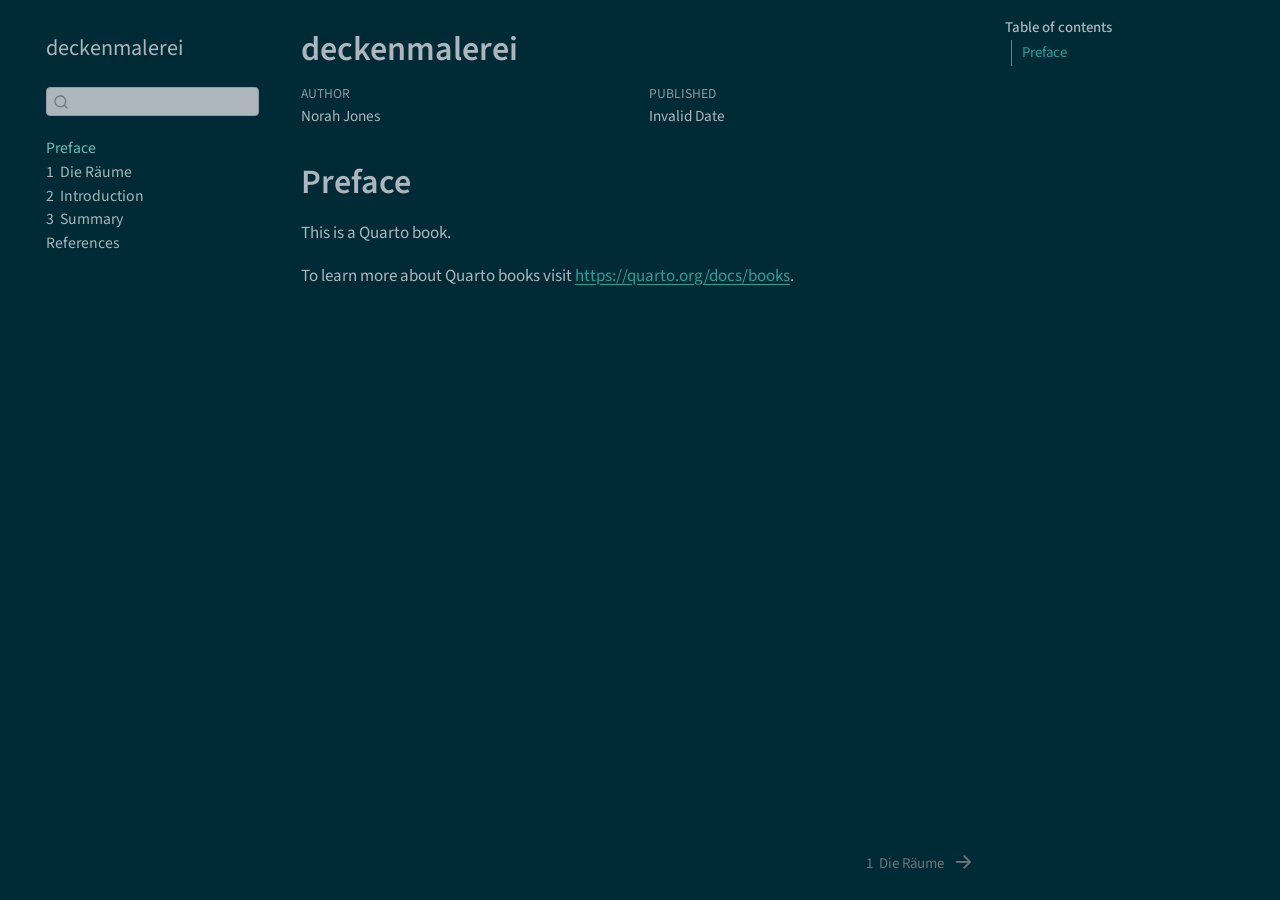
==== _book/index.html @ 4aab5d96 "first commit" ====
<!DOCTYPE html>
<html xmlns="http://www.w3.org/1999/xhtml" lang="en" xml:lang="en"><head>

<meta charset="utf-8">
<meta name="generator" content="quarto-1.7.30">

<meta name="viewport" content="width=device-width, initial-scale=1.0, user-scalable=yes">

<meta name="author" content="Norah Jones">

<title>deckenmalerei</title>
<style>
code{white-space: pre-wrap;}
span.smallcaps{font-variant: small-caps;}
div.columns{display: flex; gap: min(4vw, 1.5em);}
div.column{flex: auto; overflow-x: auto;}
div.hanging-indent{margin-left: 1.5em; text-indent: -1.5em;}
ul.task-list{list-style: none;}
ul.task-list li input[type="checkbox"] {
  width: 0.8em;
  margin: 0 0.8em 0.2em -1em; /* quarto-specific, see https://github.com/quarto-dev/quarto-cli/issues/4556 */ 
  vertical-align: middle;
}
</style>


<script src="site_libs/quarto-nav/quarto-nav.js"></script>
<script src="site_libs/quarto-nav/headroom.min.js"></script>
<script src="site_libs/clipboard/clipboard.min.js"></script>
<script src="site_libs/quarto-search/autocomplete.umd.js"></script>
<script src="site_libs/quarto-search/fuse.min.js"></script>
<script src="site_libs/quarto-search/quarto-search.js"></script>
<meta name="quarto:offset" content="./">
<link href="./Untitled-1.html" rel="next">
<script src="site_libs/quarto-html/quarto.js" type="module"></script>
<script src="site_libs/quarto-html/tabsets/tabsets.js" type="module"></script>
<script src="site_libs/quarto-html/popper.min.js"></script>
<script src="site_libs/quarto-html/tippy.umd.min.js"></script>
<script src="site_libs/quarto-html/anchor.min.js"></script>
<link href="site_libs/quarto-html/tippy.css" rel="stylesheet">
<link href="site_libs/quarto-html/quarto-syntax-highlighting-dark-2b3e328b71be8d25427581baeb23079b.css" rel="stylesheet" id="quarto-text-highlighting-styles">
<script src="site_libs/bootstrap/bootstrap.min.js"></script>
<link href="site_libs/bootstrap/bootstrap-icons.css" rel="stylesheet">
<link href="site_libs/bootstrap/bootstrap-1201ea90b2d37d356a9b836b3a216ca6.min.css" rel="stylesheet" append-hash="true" id="quarto-bootstrap" data-mode="dark">
<script id="quarto-search-options" type="application/json">{
  "location": "sidebar",
  "copy-button": false,
  "collapse-after": 3,
  "panel-placement": "start",
  "type": "textbox",
  "limit": 50,
  "keyboard-shortcut": [
    "f",
    "/",
    "s"
  ],
  "show-item-context": false,
  "language": {
    "search-no-results-text": "No results",
    "search-matching-documents-text": "matching documents",
    "search-copy-link-title": "Copy link to search",
    "search-hide-matches-text": "Hide additional matches",
    "search-more-match-text": "more match in this document",
    "search-more-matches-text": "more matches in this document",
    "search-clear-button-title": "Clear",
    "search-text-placeholder": "",
    "search-detached-cancel-button-title": "Cancel",
    "search-submit-button-title": "Submit",
    "search-label": "Search"
  }
}</script>


</head>

<body class="nav-sidebar floating quarto-light">

<div id="quarto-search-results"></div>
  <header id="quarto-header" class="headroom fixed-top">
  <nav class="quarto-secondary-nav">
    <div class="container-fluid d-flex">
      <button type="button" class="quarto-btn-toggle btn" data-bs-toggle="collapse" role="button" data-bs-target=".quarto-sidebar-collapse-item" aria-controls="quarto-sidebar" aria-expanded="false" aria-label="Toggle sidebar navigation" onclick="if (window.quartoToggleHeadroom) { window.quartoToggleHeadroom(); }">
        <i class="bi bi-layout-text-sidebar-reverse"></i>
      </button>
        <nav class="quarto-page-breadcrumbs" aria-label="breadcrumb"><ol class="breadcrumb"><li class="breadcrumb-item"><a href="./index.html">Preface</a></li></ol></nav>
        <a class="flex-grow-1" role="navigation" data-bs-toggle="collapse" data-bs-target=".quarto-sidebar-collapse-item" aria-controls="quarto-sidebar" aria-expanded="false" aria-label="Toggle sidebar navigation" onclick="if (window.quartoToggleHeadroom) { window.quartoToggleHeadroom(); }">      
        </a>
      <button type="button" class="btn quarto-search-button" aria-label="Search" onclick="window.quartoOpenSearch();">
        <i class="bi bi-search"></i>
      </button>
    </div>
  </nav>
</header>
<!-- content -->
<div id="quarto-content" class="quarto-container page-columns page-rows-contents page-layout-article">
<!-- sidebar -->
  <nav id="quarto-sidebar" class="sidebar collapse collapse-horizontal quarto-sidebar-collapse-item sidebar-navigation floating overflow-auto">
    <div class="pt-lg-2 mt-2 text-left sidebar-header">
    <div class="sidebar-title mb-0 py-0">
      <a href="./">deckenmalerei</a> 
    </div>
      </div>
        <div class="mt-2 flex-shrink-0 align-items-center">
        <div class="sidebar-search">
        <div id="quarto-search" class="" title="Search"></div>
        </div>
        </div>
    <div class="sidebar-menu-container"> 
    <ul class="list-unstyled mt-1">
        <li class="sidebar-item">
  <div class="sidebar-item-container"> 
  <a href="./index.html" class="sidebar-item-text sidebar-link active">
 <span class="menu-text">Preface</span></a>
  </div>
</li>
        <li class="sidebar-item">
  <div class="sidebar-item-container"> 
  <a href="./Untitled-1.html" class="sidebar-item-text sidebar-link">
 <span class="menu-text"><span class="chapter-number">1</span>&nbsp; <span class="chapter-title">Die Räume</span></span></a>
  </div>
</li>
        <li class="sidebar-item">
  <div class="sidebar-item-container"> 
  <a href="./intro.html" class="sidebar-item-text sidebar-link">
 <span class="menu-text"><span class="chapter-number">2</span>&nbsp; <span class="chapter-title">Introduction</span></span></a>
  </div>
</li>
        <li class="sidebar-item">
  <div class="sidebar-item-container"> 
  <a href="./summary.html" class="sidebar-item-text sidebar-link">
 <span class="menu-text"><span class="chapter-number">3</span>&nbsp; <span class="chapter-title">Summary</span></span></a>
  </div>
</li>
        <li class="sidebar-item">
  <div class="sidebar-item-container"> 
  <a href="./references.html" class="sidebar-item-text sidebar-link">
 <span class="menu-text">References</span></a>
  </div>
</li>
    </ul>
    </div>
</nav>
<div id="quarto-sidebar-glass" class="quarto-sidebar-collapse-item" data-bs-toggle="collapse" data-bs-target=".quarto-sidebar-collapse-item"></div>
<!-- margin-sidebar -->
    <div id="quarto-margin-sidebar" class="sidebar margin-sidebar">
        <nav id="TOC" role="doc-toc" class="toc-active">
    <h2 id="toc-title">Table of contents</h2>
   
  <ul>
  <li><a href="#preface" id="toc-preface" class="nav-link active" data-scroll-target="#preface">Preface</a></li>
  </ul>
</nav>
    </div>
<!-- main -->
<main class="content" id="quarto-document-content">

<header id="title-block-header" class="quarto-title-block default">
<div class="quarto-title">
<h1 class="title">deckenmalerei</h1>
</div>



<div class="quarto-title-meta">

    <div>
    <div class="quarto-title-meta-heading">Author</div>
    <div class="quarto-title-meta-contents">
             <p>Norah Jones </p>
          </div>
  </div>
    
    <div>
    <div class="quarto-title-meta-heading">Published</div>
    <div class="quarto-title-meta-contents">
      <p class="date">Invalid Date</p>
    </div>
  </div>
  
    
  </div>
  


</header>


<section id="preface" class="level1 unnumbered">
<h1 class="unnumbered">Preface</h1>
<p>This is a Quarto book.</p>
<p>To learn more about Quarto books visit <a href="https://quarto.org/docs/books" class="uri">https://quarto.org/docs/books</a>.</p>


</section>

</main> <!-- /main -->
<script id="quarto-html-after-body" type="application/javascript">
  window.document.addEventListener("DOMContentLoaded", function (event) {
    const icon = "";
    const anchorJS = new window.AnchorJS();
    anchorJS.options = {
      placement: 'right',
      icon: icon
    };
    anchorJS.add('.anchored');
    const isCodeAnnotation = (el) => {
      for (const clz of el.classList) {
        if (clz.startsWith('code-annotation-')) {                     
          return true;
        }
      }
      return false;
    }
    const onCopySuccess = function(e) {
      // button target
      const button = e.trigger;
      // don't keep focus
      button.blur();
      // flash "checked"
      button.classList.add('code-copy-button-checked');
      var currentTitle = button.getAttribute("title");
      button.setAttribute("title", "Copied!");
      let tooltip;
      if (window.bootstrap) {
        button.setAttribute("data-bs-toggle", "tooltip");
        button.setAttribute("data-bs-placement", "left");
        button.setAttribute("data-bs-title", "Copied!");
        tooltip = new bootstrap.Tooltip(button, 
          { trigger: "manual", 
            customClass: "code-copy-button-tooltip",
            offset: [0, -8]});
        tooltip.show();    
      }
      setTimeout(function() {
        if (tooltip) {
          tooltip.hide();
          button.removeAttribute("data-bs-title");
          button.removeAttribute("data-bs-toggle");
          button.removeAttribute("data-bs-placement");
        }
        button.setAttribute("title", currentTitle);
        button.classList.remove('code-copy-button-checked');
      }, 1000);
      // clear code selection
      e.clearSelection();
    }
    const getTextToCopy = function(trigger) {
        const codeEl = trigger.previousElementSibling.cloneNode(true);
        for (const childEl of codeEl.children) {
          if (isCodeAnnotation(childEl)) {
            childEl.remove();
          }
        }
        return codeEl.innerText;
    }
    const clipboard = new window.ClipboardJS('.code-copy-button:not([data-in-quarto-modal])', {
      text: getTextToCopy
    });
    clipboard.on('success', onCopySuccess);
    if (window.document.getElementById('quarto-embedded-source-code-modal')) {
      const clipboardModal = new window.ClipboardJS('.code-copy-button[data-in-quarto-modal]', {
        text: getTextToCopy,
        container: window.document.getElementById('quarto-embedded-source-code-modal')
      });
      clipboardModal.on('success', onCopySuccess);
    }
      var localhostRegex = new RegExp(/^(?:http|https):\/\/localhost\:?[0-9]*\//);
      var mailtoRegex = new RegExp(/^mailto:/);
        var filterRegex = new RegExp('/' + window.location.host + '/');
      var isInternal = (href) => {
          return filterRegex.test(href) || localhostRegex.test(href) || mailtoRegex.test(href);
      }
      // Inspect non-navigation links and adorn them if external
     var links = window.document.querySelectorAll('a[href]:not(.nav-link):not(.navbar-brand):not(.toc-action):not(.sidebar-link):not(.sidebar-item-toggle):not(.pagination-link):not(.no-external):not([aria-hidden]):not(.dropdown-item):not(.quarto-navigation-tool):not(.about-link)');
      for (var i=0; i<links.length; i++) {
        const link = links[i];
        if (!isInternal(link.href)) {
          // undo the damage that might have been done by quarto-nav.js in the case of
          // links that we want to consider external
          if (link.dataset.originalHref !== undefined) {
            link.href = link.dataset.originalHref;
          }
        }
      }
    function tippyHover(el, contentFn, onTriggerFn, onUntriggerFn) {
      const config = {
        allowHTML: true,
        maxWidth: 500,
        delay: 100,
        arrow: false,
        appendTo: function(el) {
            return el.parentElement;
        },
        interactive: true,
        interactiveBorder: 10,
        theme: 'quarto',
        placement: 'bottom-start',
      };
      if (contentFn) {
        config.content = contentFn;
      }
      if (onTriggerFn) {
        config.onTrigger = onTriggerFn;
      }
      if (onUntriggerFn) {
        config.onUntrigger = onUntriggerFn;
      }
      window.tippy(el, config); 
    }
    const noterefs = window.document.querySelectorAll('a[role="doc-noteref"]');
    for (var i=0; i<noterefs.length; i++) {
      const ref = noterefs[i];
      tippyHover(ref, function() {
        // use id or data attribute instead here
        let href = ref.getAttribute('data-footnote-href') || ref.getAttribute('href');
        try { href = new URL(href).hash; } catch {}
        const id = href.replace(/^#\/?/, "");
        const note = window.document.getElementById(id);
        if (note) {
          return note.innerHTML;
        } else {
          return "";
        }
      });
    }
    const xrefs = window.document.querySelectorAll('a.quarto-xref');
    const processXRef = (id, note) => {
      // Strip column container classes
      const stripColumnClz = (el) => {
        el.classList.remove("page-full", "page-columns");
        if (el.children) {
          for (const child of el.children) {
            stripColumnClz(child);
          }
        }
      }
      stripColumnClz(note)
      if (id === null || id.startsWith('sec-')) {
        // Special case sections, only their first couple elements
        const container = document.createElement("div");
        if (note.children && note.children.length > 2) {
          container.appendChild(note.children[0].cloneNode(true));
          for (let i = 1; i < note.children.length; i++) {
            const child = note.children[i];
            if (child.tagName === "P" && child.innerText === "") {
              continue;
            } else {
              container.appendChild(child.cloneNode(true));
              break;
            }
          }
          if (window.Quarto?.typesetMath) {
            window.Quarto.typesetMath(container);
          }
          return container.innerHTML
        } else {
          if (window.Quarto?.typesetMath) {
            window.Quarto.typesetMath(note);
          }
          return note.innerHTML;
        }
      } else {
        // Remove any anchor links if they are present
        const anchorLink = note.querySelector('a.anchorjs-link');
        if (anchorLink) {
          anchorLink.remove();
        }
        if (window.Quarto?.typesetMath) {
          window.Quarto.typesetMath(note);
        }
        if (note.classList.contains("callout")) {
          return note.outerHTML;
        } else {
          return note.innerHTML;
        }
      }
    }
    for (var i=0; i<xrefs.length; i++) {
      const xref = xrefs[i];
      tippyHover(xref, undefined, function(instance) {
        instance.disable();
        let url = xref.getAttribute('href');
        let hash = undefined; 
        if (url.startsWith('#')) {
          hash = url;
        } else {
          try { hash = new URL(url).hash; } catch {}
        }
        if (hash) {
          const id = hash.replace(/^#\/?/, "");
          const note = window.document.getElementById(id);
          if (note !== null) {
            try {
              const html = processXRef(id, note.cloneNode(true));
              instance.setContent(html);
            } finally {
              instance.enable();
              instance.show();
            }
          } else {
            // See if we can fetch this
            fetch(url.split('#')[0])
            .then(res => res.text())
            .then(html => {
              const parser = new DOMParser();
              const htmlDoc = parser.parseFromString(html, "text/html");
              const note = htmlDoc.getElementById(id);
              if (note !== null) {
                const html = processXRef(id, note);
                instance.setContent(html);
              } 
            }).finally(() => {
              instance.enable();
              instance.show();
            });
          }
        } else {
          // See if we can fetch a full url (with no hash to target)
          // This is a special case and we should probably do some content thinning / targeting
          fetch(url)
          .then(res => res.text())
          .then(html => {
            const parser = new DOMParser();
            const htmlDoc = parser.parseFromString(html, "text/html");
            const note = htmlDoc.querySelector('main.content');
            if (note !== null) {
              // This should only happen for chapter cross references
              // (since there is no id in the URL)
              // remove the first header
              if (note.children.length > 0 && note.children[0].tagName === "HEADER") {
                note.children[0].remove();
              }
              const html = processXRef(null, note);
              instance.setContent(html);
            } 
          }).finally(() => {
            instance.enable();
            instance.show();
          });
        }
      }, function(instance) {
      });
    }
        let selectedAnnoteEl;
        const selectorForAnnotation = ( cell, annotation) => {
          let cellAttr = 'data-code-cell="' + cell + '"';
          let lineAttr = 'data-code-annotation="' +  annotation + '"';
          const selector = 'span[' + cellAttr + '][' + lineAttr + ']';
          return selector;
        }
        const selectCodeLines = (annoteEl) => {
          const doc = window.document;
          const targetCell = annoteEl.getAttribute("data-target-cell");
          const targetAnnotation = annoteEl.getAttribute("data-target-annotation");
          const annoteSpan = window.document.querySelector(selectorForAnnotation(targetCell, targetAnnotation));
          const lines = annoteSpan.getAttribute("data-code-lines").split(",");
          const lineIds = lines.map((line) => {
            return targetCell + "-" + line;
          })
          let top = null;
          let height = null;
          let parent = null;
          if (lineIds.length > 0) {
              //compute the position of the single el (top and bottom and make a div)
              const el = window.document.getElementById(lineIds[0]);
              top = el.offsetTop;
              height = el.offsetHeight;
              parent = el.parentElement.parentElement;
            if (lineIds.length > 1) {
              const lastEl = window.document.getElementById(lineIds[lineIds.length - 1]);
              const bottom = lastEl.offsetTop + lastEl.offsetHeight;
              height = bottom - top;
            }
            if (top !== null && height !== null && parent !== null) {
              // cook up a div (if necessary) and position it 
              let div = window.document.getElementById("code-annotation-line-highlight");
              if (div === null) {
                div = window.document.createElement("div");
                div.setAttribute("id", "code-annotation-line-highlight");
                div.style.position = 'absolute';
                parent.appendChild(div);
              }
              div.style.top = top - 2 + "px";
              div.style.height = height + 4 + "px";
              div.style.left = 0;
              let gutterDiv = window.document.getElementById("code-annotation-line-highlight-gutter");
              if (gutterDiv === null) {
                gutterDiv = window.document.createElement("div");
                gutterDiv.setAttribute("id", "code-annotation-line-highlight-gutter");
                gutterDiv.style.position = 'absolute';
                const codeCell = window.document.getElementById(targetCell);
                const gutter = codeCell.querySelector('.code-annotation-gutter');
                gutter.appendChild(gutterDiv);
              }
              gutterDiv.style.top = top - 2 + "px";
              gutterDiv.style.height = height + 4 + "px";
            }
            selectedAnnoteEl = annoteEl;
          }
        };
        const unselectCodeLines = () => {
          const elementsIds = ["code-annotation-line-highlight", "code-annotation-line-highlight-gutter"];
          elementsIds.forEach((elId) => {
            const div = window.document.getElementById(elId);
            if (div) {
              div.remove();
            }
          });
          selectedAnnoteEl = undefined;
        };
          // Handle positioning of the toggle
      window.addEventListener(
        "resize",
        throttle(() => {
          elRect = undefined;
          if (selectedAnnoteEl) {
            selectCodeLines(selectedAnnoteEl);
          }
        }, 10)
      );
      function throttle(fn, ms) {
      let throttle = false;
      let timer;
        return (...args) => {
          if(!throttle) { // first call gets through
              fn.apply(this, args);
              throttle = true;
          } else { // all the others get throttled
              if(timer) clearTimeout(timer); // cancel #2
              timer = setTimeout(() => {
                fn.apply(this, args);
                timer = throttle = false;
              }, ms);
          }
        };
      }
        // Attach click handler to the DT
        const annoteDls = window.document.querySelectorAll('dt[data-target-cell]');
        for (const annoteDlNode of annoteDls) {
          annoteDlNode.addEventListener('click', (event) => {
            const clickedEl = event.target;
            if (clickedEl !== selectedAnnoteEl) {
              unselectCodeLines();
              const activeEl = window.document.querySelector('dt[data-target-cell].code-annotation-active');
              if (activeEl) {
                activeEl.classList.remove('code-annotation-active');
              }
              selectCodeLines(clickedEl);
              clickedEl.classList.add('code-annotation-active');
            } else {
              // Unselect the line
              unselectCodeLines();
              clickedEl.classList.remove('code-annotation-active');
            }
          });
        }
    const findCites = (el) => {
      const parentEl = el.parentElement;
      if (parentEl) {
        const cites = parentEl.dataset.cites;
        if (cites) {
          return {
            el,
            cites: cites.split(' ')
          };
        } else {
          return findCites(el.parentElement)
        }
      } else {
        return undefined;
      }
    };
    var bibliorefs = window.document.querySelectorAll('a[role="doc-biblioref"]');
    for (var i=0; i<bibliorefs.length; i++) {
      const ref = bibliorefs[i];
      const citeInfo = findCites(ref);
      if (citeInfo) {
        tippyHover(citeInfo.el, function() {
          var popup = window.document.createElement('div');
          citeInfo.cites.forEach(function(cite) {
            var citeDiv = window.document.createElement('div');
            citeDiv.classList.add('hanging-indent');
            citeDiv.classList.add('csl-entry');
            var biblioDiv = window.document.getElementById('ref-' + cite);
            if (biblioDiv) {
              citeDiv.innerHTML = biblioDiv.innerHTML;
            }
            popup.appendChild(citeDiv);
          });
          return popup.innerHTML;
        });
      }
    }
  });
  </script>
<nav class="page-navigation">
  <div class="nav-page nav-page-previous">
  </div>
  <div class="nav-page nav-page-next">
      <a href="./Untitled-1.html" class="pagination-link" aria-label="Die Räume">
        <span class="nav-page-text"><span class="chapter-number">1</span>&nbsp; <span class="chapter-title">Die Räume</span></span> <i class="bi bi-arrow-right-short"></i>
      </a>
  </div>
</nav>
</div> <!-- /content -->




</body></html>
---- _book/site_libs/quarto-html/tippy.css ----
.tippy-box[data-animation=fade][data-state=hidden]{opacity:0}[data-tippy-root]{max-width:calc(100vw - 10px)}.tippy-box{position:relative;background-color:#333;color:#fff;border-radius:4px;font-size:14px;line-height:1.4;white-space:normal;outline:0;transition-property:transform,visibility,opacity}.tippy-box[data-placement^=top]>.tippy-arrow{bottom:0}.tippy-box[data-placement^=top]>.tippy-arrow:before{bottom:-7px;left:0;border-width:8px 8px 0;border-top-color:initial;transform-origin:center top}.tippy-box[data-placement^=bottom]>.tippy-arrow{top:0}.tippy-box[data-placement^=bottom]>.tippy-arrow:before{top:-7px;left:0;border-width:0 8px 8px;border-bottom-color:initial;transform-origin:center bottom}.tippy-box[data-placement^=left]>.tippy-arrow{right:0}.tippy-box[data-placement^=left]>.tippy-arrow:before{border-width:8px 0 8px 8px;border-left-color:initial;right:-7px;transform-origin:center left}.tippy-box[data-placement^=right]>.tippy-arrow{left:0}.tippy-box[data-placement^=right]>.tippy-arrow:before{left:-7px;border-width:8px 8px 8px 0;border-right-color:initial;transform-origin:center right}.tippy-box[data-inertia][data-state=visible]{transition-timing-function:cubic-bezier(.54,1.5,.38,1.11)}.tippy-arrow{width:16px;height:16px;color:#333}.tippy-arrow:before{content:"";position:absolute;border-color:transparent;border-style:solid}.tippy-content{position:relative;padding:5px 9px;z-index:1}
---- _book/site_libs/quarto-html/quarto-syntax-highlighting-dark-2b3e328b71be8d25427581baeb23079b.css ----
/* quarto syntax highlight colors */
:root {
  --quarto-hl-al-color: #f07178;
  --quarto-hl-an-color: #d4d0ab;
  --quarto-hl-at-color: #00e0e0;
  --quarto-hl-bn-color: #d4d0ab;
  --quarto-hl-bu-color: #abe338;
  --quarto-hl-ch-color: #abe338;
  --quarto-hl-co-color: #f8f8f2;
  --quarto-hl-cv-color: #ffd700;
  --quarto-hl-cn-color: #ffd700;
  --quarto-hl-cf-color: #ffa07a;
  --quarto-hl-dt-color: #ffa07a;
  --quarto-hl-dv-color: #d4d0ab;
  --quarto-hl-do-color: #f8f8f2;
  --quarto-hl-er-color: #f07178;
  --quarto-hl-ex-color: #00e0e0;
  --quarto-hl-fl-color: #d4d0ab;
  --quarto-hl-fu-color: #ffa07a;
  --quarto-hl-im-color: #abe338;
  --quarto-hl-in-color: #d4d0ab;
  --quarto-hl-kw-color: #ffa07a;
  --quarto-hl-op-color: #ffa07a;
  --quarto-hl-ot-color: #00e0e0;
  --quarto-hl-pp-color: #dcc6e0;
  --quarto-hl-re-color: #00e0e0;
  --quarto-hl-sc-color: #abe338;
  --quarto-hl-ss-color: #abe338;
  --quarto-hl-st-color: #abe338;
  --quarto-hl-va-color: #00e0e0;
  --quarto-hl-vs-color: #abe338;
  --quarto-hl-wa-color: #dcc6e0;
}

/* other quarto variables */
:root {
  --quarto-font-monospace: SFMono-Regular, Menlo, Monaco, Consolas, "Liberation Mono", "Courier New", monospace;
}

/* syntax highlight based on Pandoc's rules */
pre > code.sourceCode > span {
  color: #f8f8f2;
}

code.sourceCode > span {
  color: #f8f8f2;
}

div.sourceCode,
div.sourceCode pre.sourceCode {
  color: #f8f8f2;
}

/* Normal */
code span {
  color: #f8f8f2;
}

/* Alert */
code span.al {
  color: #f07178;
}

/* Annotation */
code span.an {
  color: #d4d0ab;
}

/* Attribute */
code span.at {
  color: #00e0e0;
}

/* BaseN */
code span.bn {
  color: #d4d0ab;
}

/* BuiltIn */
code span.bu {
  color: #abe338;
}

/* ControlFlow */
code span.cf {
  font-weight: bold;
  color: #ffa07a;
}

/* Char */
code span.ch {
  color: #abe338;
}

/* Constant */
code span.cn {
  color: #ffd700;
}

/* Comment */
code span.co {
  font-style: italic;
  color: #f8f8f2;
}

/* CommentVar */
code span.cv {
  color: #ffd700;
}

/* Documentation */
code span.do {
  color: #f8f8f2;
}

/* DataType */
code span.dt {
  color: #ffa07a;
}

/* DecVal */
code span.dv {
  color: #d4d0ab;
}

/* Error */
code span.er {
  color: #f07178;
  text-decoration: underline;
}

/* Extension */
code span.ex {
  font-weight: bold;
  color: #00e0e0;
}

/* Float */
code span.fl {
  color: #d4d0ab;
}

/* Function */
code span.fu {
  color: #ffa07a;
}

/* Import */
code span.im {
  color: #abe338;
}

/* Information */
code span.in {
  color: #d4d0ab;
}

/* Keyword */
code span.kw {
  font-weight: bold;
  color: #ffa07a;
}

/* Operator */
code span.op {
  color: #ffa07a;
}

/* Other */
code span.ot {
  color: #00e0e0;
}

/* Preprocessor */
code span.pp {
  color: #dcc6e0;
}

/* RegionMarker */
code span.re {
  background-color: #f8f8f2;
  color: #00e0e0;
}

/* SpecialChar */
code span.sc {
  color: #abe338;
}

/* SpecialString */
code span.ss {
  color: #abe338;
}

/* String */
code span.st {
  color: #abe338;
}

/* Variable */
code span.va {
  color: #00e0e0;
}

/* VerbatimString */
code span.vs {
  color: #abe338;
}

/* Warning */
code span.wa {
  color: #dcc6e0;
}

.prevent-inlining {
  content: "</";
}

/*# sourceMappingURL=fcde2f0d460d49b419838c2160d61c64.css.map */
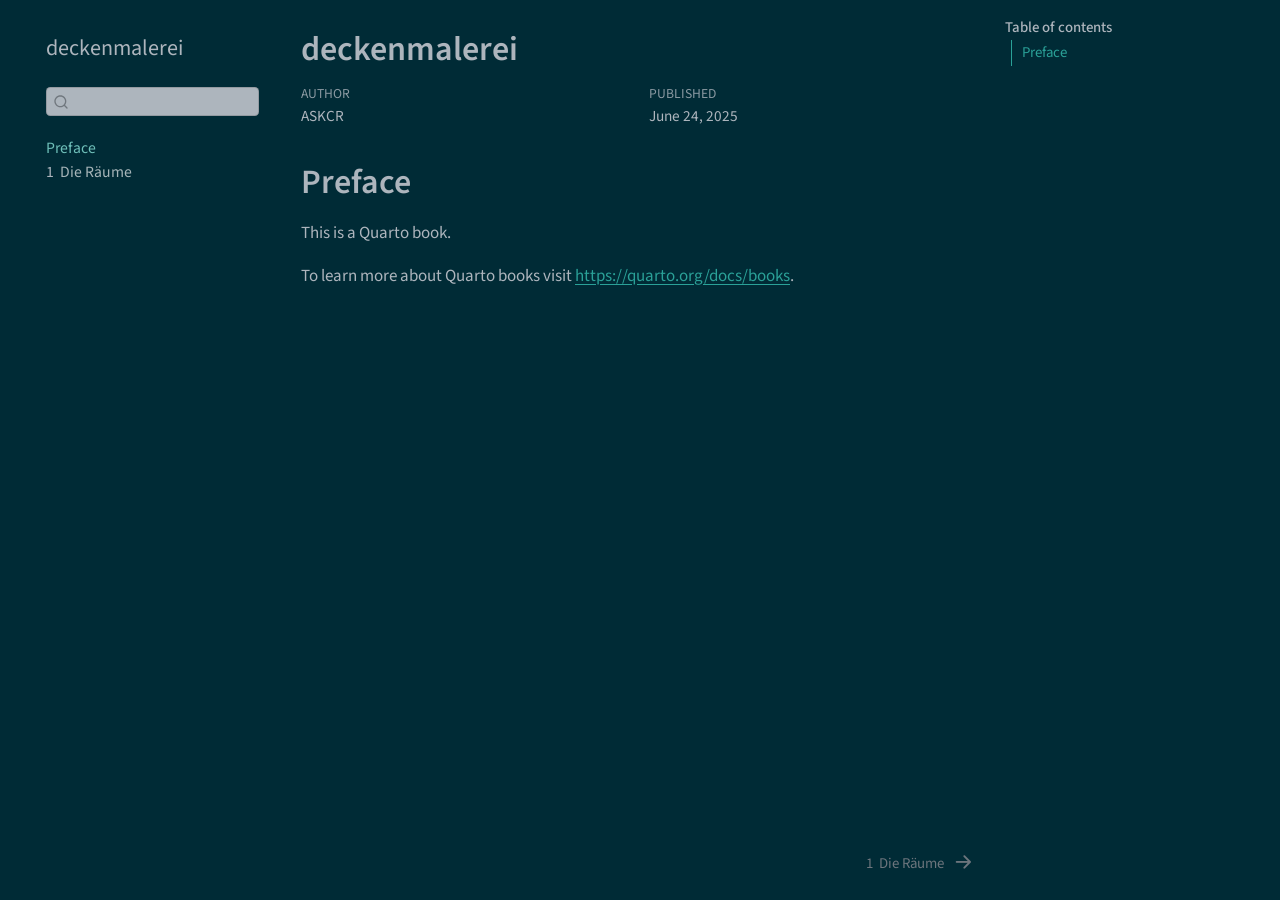
==== commit b15d8515: "alphab sorting, room links" ====
--- a/_book/index.html
+++ b/_book/index.html
@@ -6,7 +6,8 @@
 
 <meta name="viewport" content="width=device-width, initial-scale=1.0, user-scalable=yes">
 
-<meta name="author" content="Norah Jones">
+<meta name="author" content="ASKCR">
+<meta name="dcterms.date" content="2025-06-24">
 
 <title>deckenmalerei</title>
 <style>
@@ -31,7 +32,7 @@
 <script src="site_libs/quarto-search/fuse.min.js"></script>
 <script src="site_libs/quarto-search/quarto-search.js"></script>
 <meta name="quarto:offset" content="./">
-<link href="./Untitled-1.html" rel="next">
+<link href="./artworks_by_room.html" rel="next">
 <script src="site_libs/quarto-html/quarto.js" type="module"></script>
 <script src="site_libs/quarto-html/tabsets/tabsets.js" type="module"></script>
 <script src="site_libs/quarto-html/popper.min.js"></script>
@@ -115,26 +116,8 @@
 </li>
         <li class="sidebar-item">
   <div class="sidebar-item-container"> 
-  <a href="./Untitled-1.html" class="sidebar-item-text sidebar-link">
+  <a href="./artworks_by_room.html" class="sidebar-item-text sidebar-link">
  <span class="menu-text"><span class="chapter-number">1</span>&nbsp; <span class="chapter-title">Die Räume</span></span></a>
-  </div>
-</li>
-        <li class="sidebar-item">
-  <div class="sidebar-item-container"> 
-  <a href="./intro.html" class="sidebar-item-text sidebar-link">
- <span class="menu-text"><span class="chapter-number">2</span>&nbsp; <span class="chapter-title">Introduction</span></span></a>
-  </div>
-</li>
-        <li class="sidebar-item">
-  <div class="sidebar-item-container"> 
-  <a href="./summary.html" class="sidebar-item-text sidebar-link">
- <span class="menu-text"><span class="chapter-number">3</span>&nbsp; <span class="chapter-title">Summary</span></span></a>
-  </div>
-</li>
-        <li class="sidebar-item">
-  <div class="sidebar-item-container"> 
-  <a href="./references.html" class="sidebar-item-text sidebar-link">
- <span class="menu-text">References</span></a>
   </div>
 </li>
     </ul>
@@ -166,14 +149,14 @@
     <div>
     <div class="quarto-title-meta-heading">Author</div>
     <div class="quarto-title-meta-contents">
-             <p>Norah Jones </p>
+             <p>ASKCR </p>
           </div>
   </div>
     
     <div>
     <div class="quarto-title-meta-heading">Published</div>
     <div class="quarto-title-meta-contents">
-      <p class="date">Invalid Date</p>
+      <p class="date">June 24, 2025</p>
     </div>
   </div>
   
@@ -597,7 +580,7 @@
   <div class="nav-page nav-page-previous">
   </div>
   <div class="nav-page nav-page-next">
-      <a href="./Untitled-1.html" class="pagination-link" aria-label="Die Räume">
+      <a href="./artworks_by_room.html" class="pagination-link" aria-label="Die Räume">
         <span class="nav-page-text"><span class="chapter-number">1</span>&nbsp; <span class="chapter-title">Die Räume</span></span> <i class="bi bi-arrow-right-short"></i>
       </a>
   </div>
